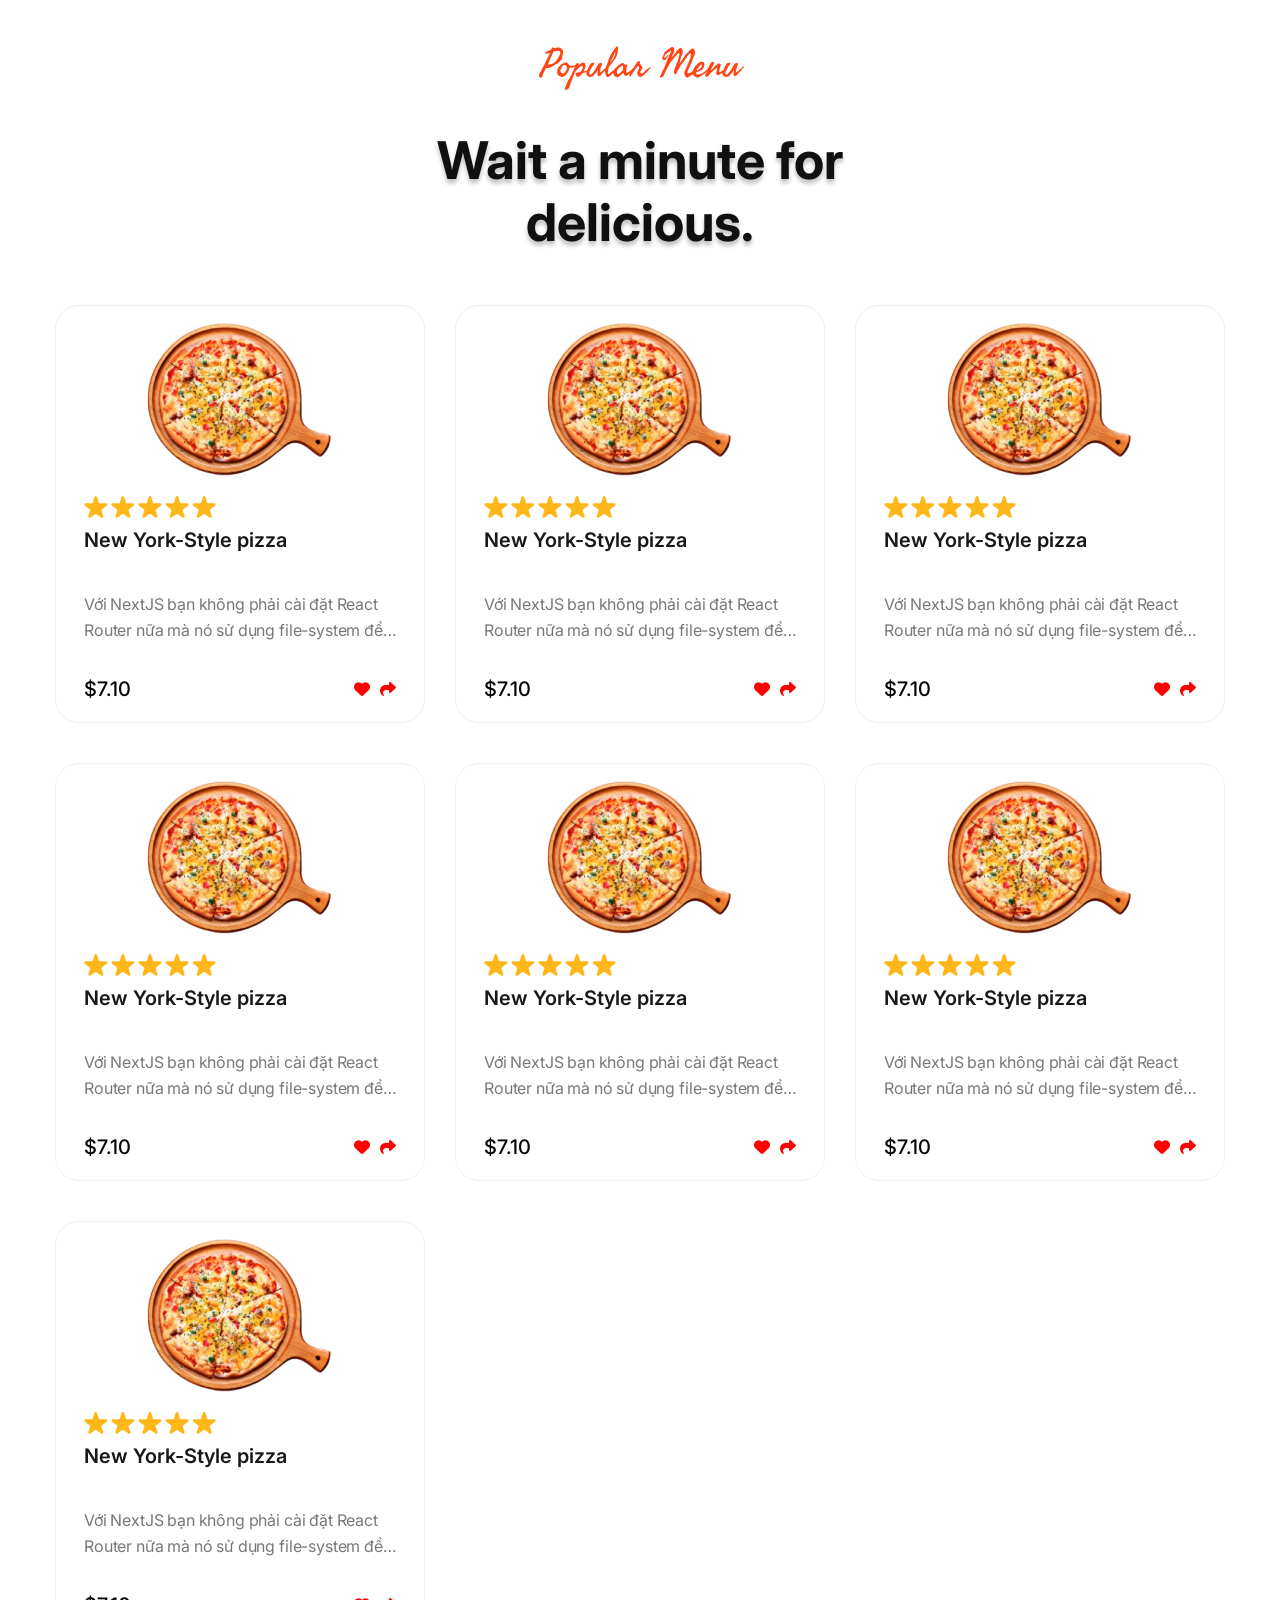
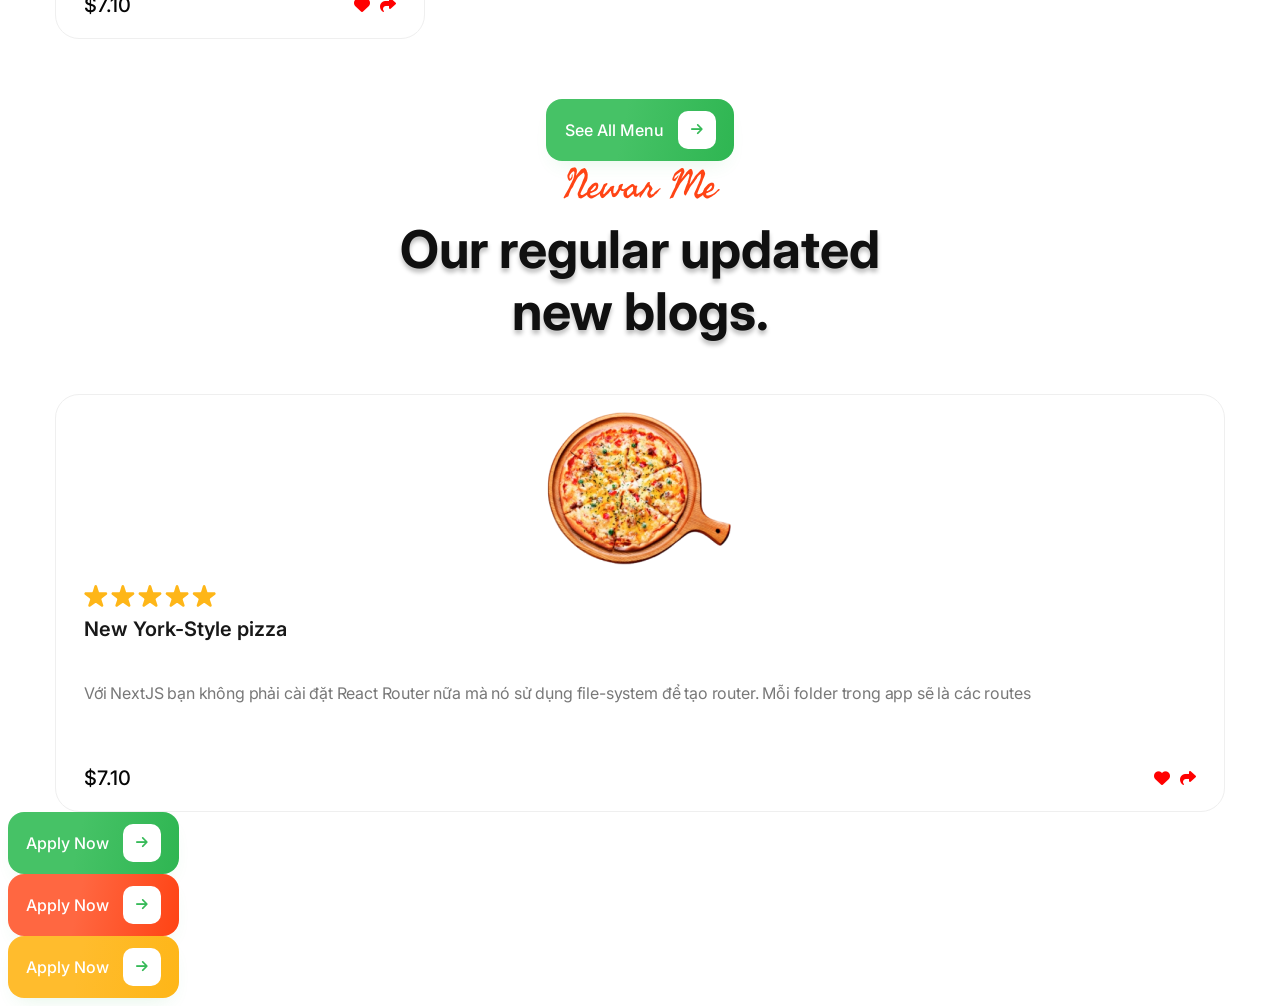
==== food/index.html @ 590e1ff5 "update code" ====
<!DOCTYPE html>
<html lang="en">

<head>
  <meta charset="UTF-8">
  <meta name="viewport" content="width=device-width, initial-scale=1.0">

  <link rel="preconnect" href="https://fonts.googleapis.com">
  <link rel="preconnect" href="https://fonts.gstatic.com" crossorigin>
  <link href="https://fonts.googleapis.com/css2?family=Inter:wght@400;500;600&family=Seaweed+Script&display=swap"
    rel="stylesheet">

  <link rel="stylesheet" href="https://cdnjs.cloudflare.com/ajax/libs/font-awesome/6.4.2/css/all.min.css">

  <link rel="stylesheet" href="./assets/styles/food.css">
  <link rel="stylesheet" href="./assets/styles/food-style.css">

  <link rel="stylesheet" href="./assets/styles/food-responsive.css">

  <title>Food Website</title>
</head>

<body>
  <main>
    <section class="food">
      <div class="container">
        <h3 class="title__sub">Popular Menu</h3>
        <h2 class="title">Wait a minute for delicious.</h2>
        <div class="menu">

          <div class="card">
            <div class="card__img">
              <img src="./assets/img/pizza.png" alt="food image">
            </div>

            <div class="card__body">
              <div class="card__rating">
                <img src="./assets/icon/five_star.svg" alt="rating star">
              </div>
              <h4 class="card__name">New York-Style pizza</h4>
              <p class="card__description">Với NextJS bạn không phải cài đặt React Router nữa mà nó sử dụng
                file-system để tạo router. Mỗi folder trong app sẽ là các routes
              </p>
            </div>

            <div class="card__footer">
              <span class="card__price">$7.10</span>
              <span class="card__icons">
                <i class="fa-solid fa-heart fa-beat" style="color: #ff0000;"></i>
                <i class="fa-solid fa-share fa-beat" style="color: #ff0000;"></i>
              </span>
            </div>
          </div>

          <div class="card">
            <div class="card__img">
              <img src="./assets/img/pizza.png" alt="food image">
            </div>

            <div class="card__body">
              <div class="card__rating">
                <img src="./assets/icon/five_star.svg" alt="rating star">
              </div>
              <h4 class="card__name">New York-Style pizza</h4>
              <p class="card__description">Với NextJS bạn không phải cài đặt React Router nữa mà nó sử dụng
                file-system để tạo router. Mỗi folder trong app sẽ là các routes
              </p>
            </div>

            <div class="card__footer">
              <span class="card__price">$7.10</span>
              <span class="card__icons">
                <i class="fa-solid fa-heart fa-beat" style="color: #ff0000;"></i>
                <i class="fa-solid fa-share fa-beat" style="color: #ff0000;"></i>
              </span>
            </div>
          </div>


          <div class="card">
            <div class="card__img">
              <img src="./assets/img/pizza.png" alt="food image">
            </div>

            <div class="card__body">
              <div class="card__rating">
                <img src="./assets/icon/five_star.svg" alt="rating star">
              </div>
              <h4 class="card__name">New York-Style pizza</h4>
              <p class="card__description">Với NextJS bạn không phải cài đặt React Router nữa mà nó sử dụng
                file-system để tạo router. Mỗi folder trong app sẽ là các routes
              </p>
            </div>

            <div class="card__footer">
              <span class="card__price">$7.10</span>
              <span class="card__icons">
                <i class="fa-solid fa-heart fa-beat" style="color: #ff0000;"></i>
                <i class="fa-solid fa-share fa-beat" style="color: #ff0000;"></i>
              </span>
            </div>
          </div>

          <div class="card">
            <div class="card__img">
              <img src="./assets/img/pizza.png" alt="food image">
            </div>

            <div class="card__body">
              <div class="card__rating">
                <img src="./assets/icon/five_star.svg" alt="rating star">
              </div>
              <h4 class="card__name">New York-Style pizza</h4>
              <p class="card__description">Với NextJS bạn không phải cài đặt React Router nữa mà nó sử dụng
                file-system để tạo router. Mỗi folder trong app sẽ là các routes
              </p>
            </div>

            <div class="card__footer">
              <span class="card__price">$7.10</span>
              <span class="card__icons">
                <i class="fa-solid fa-heart fa-beat" style="color: #ff0000;"></i>
                <i class="fa-solid fa-share fa-beat" style="color: #ff0000;"></i>
              </span>
            </div>
          </div>

          <div class="card">
            <div class="card__img">
              <img src="./assets/img/pizza.png" alt="food image">
            </div>

            <div class="card__body">
              <div class="card__rating">
                <img src="./assets/icon/five_star.svg" alt="rating star">
              </div>
              <h4 class="card__name">New York-Style pizza</h4>
              <p class="card__description">Với NextJS bạn không phải cài đặt React Router nữa mà nó sử dụng
                file-system để tạo router. Mỗi folder trong app sẽ là các routes
              </p>
            </div>

            <div class="card__footer">
              <span class="card__price">$7.10</span>
              <span class="card__icons">
                <i class="fa-solid fa-heart fa-beat" style="color: #ff0000;"></i>
                <i class="fa-solid fa-share fa-beat" style="color: #ff0000;"></i>
              </span>
            </div>
          </div>

          <div class="card">
            <div class="card__img">
              <img src="./assets/img/pizza.png" alt="food image">
            </div>

            <div class="card__body">
              <div class="card__rating">
                <img src="./assets/icon/five_star.svg" alt="rating star">
              </div>
              <h4 class="card__name">New York-Style pizza</h4>
              <p class="card__description">Với NextJS bạn không phải cài đặt React Router nữa mà nó sử dụng
                file-system để tạo router. Mỗi folder trong app sẽ là các routes
              </p>
            </div>

            <div class="card__footer">
              <span class="card__price">$7.10</span>
              <span class="card__icons">
                <i class="fa-solid fa-heart fa-beat" style="color: #ff0000;"></i>
                <i class="fa-solid fa-share fa-beat" style="color: #ff0000;"></i>
              </span>
            </div>
          </div>

          <div class="card">
            <div class="card__img">
              <img src="./assets/img/pizza.png" alt="food image">
            </div>

            <div class="card__body">
              <div class="card__rating">
                <img src="./assets/icon/five_star.svg" alt="rating star">
              </div>
              <h4 class="card__name">New York-Style pizza</h4>
              <p class="card__description">Với NextJS bạn không phải cài đặt React Router nữa mà nó sử dụng
                file-system để tạo router. Mỗi folder trong app sẽ là các routes
              </p>
            </div>

            <div class="card__footer">
              <span class="card__price">$7.10</span>
              <span class="card__icons">
                <i class="fa-solid fa-heart fa-beat" style="color: #ff0000;"></i>
                <i class="fa-solid fa-share fa-beat" style="color: #ff0000;"></i>
              </span>
            </div>
          </div>
        </div>

        <button class="btn btn--center btn__width--food">
          <span class="btn__title">See All Menu</span>

          <i class="fa-solid fa-arrow-right btn__icon"></i>
        </button>
      </div>
    </section>

    <section class="service">
      <div class="container">
        <div class="title__sub">Newar Me</div>
        <div class="title">Our regular updated
          new blogs.</div>
        <div class="card">
          <div class="card__img">
            <img src="./assets/img/pizza.png" alt="food image">
          </div>
  
          <div class="card__body">
            <div class="card__rating">
              <img src="./assets/icon/five_star.svg" alt="rating star">
            </div>
            <h4 class="card__name">New York-Style pizza</h4>
            <p class="card__description">Với NextJS bạn không phải cài đặt React Router nữa mà nó sử dụng
              file-system để tạo router. Mỗi folder trong app sẽ là các routes
            </p>
          </div>
  
          <div class="card__footer">
            <span class="card__price">$7.10</span>
            <span class="card__icons">
              <i class="fa-solid fa-heart fa-beat" style="color: #ff0000;"></i>
              <i class="fa-solid fa-share fa-beat" style="color: #ff0000;"></i>
            </span>
          </div>
        </div>
      </div>
      <button class="btn btn__width--service">
        <span class="btn__title">Apply Now</span>

        <i class="fa-solid fa-arrow-right btn__icon"></i>
      </button>

      <button class="btn btn--orange btn__width--service">
        <span class="btn__title">Apply Now</span>

        <i class="fa-solid fa-arrow-right btn__icon"></i>
      </button>

      <button class="btn btn--yellow btn__width--service">
        <span class="btn__title">Apply Now</span>

        <i class="fa-solid fa-arrow-right btn__icon"></i>
      </button>
    </section>
  </main>

</body>

</html>
---- food/assets/styles/food.css ----
html {
  font-family: "Inter", sans-serif;
  font-size: 16px;
}

.container {
  max-width: 1170px;
  margin: auto;
}

.title__sub {
  color: #FF4415;
  text-align: center;
  font-family: "Seaweed Script", cursive;
  font-size: 40px;
  font-style: normal;
  font-weight: 400;
  line-height: 125%;
}

.title {
  margin: auto;
  max-width: 590px;
  color: #101010;
  text-align: center;
  text-shadow: 0px 4px 4px rgba(0, 0, 0, 0.25);
  font-size: 3.25rem;
  font-style: normal;
  font-weight: 700;
  line-height: 120%;
  margin-top: 8px;
  margin-bottom: 50px;
}

.margin-top-xl {
  margin-top: 60px;
}

.btn {
  height: 62px;
  border-radius: 16px;
  background: linear-gradient(102deg, #46C266 41.25%, #2FB652 98.64%);
  box-shadow: 0px 10px 20px -10px rgba(58, 186, 90, 0.16);
  display: flex;
  align-items: center;
  justify-content: center;
  gap: 14px;
  border: 0;
}
.btn--center {
  margin: auto;
  margin-top: 60px;
}
.btn--orange {
  background: linear-gradient(102deg, #FF6741 41.25%, #FF4415 98.64%);
}
.btn--yellow {
  background: linear-gradient(102deg, #FFBC2D 41.25%, #FEB618 98.64%);
}
.btn__width--food {
  width: 188px;
}
.btn__width--service {
  width: 171px;
}
.btn__title {
  color: #FFF;
  font-family: Inter;
  font-size: 16px;
  font-style: normal;
  font-weight: 500;
  line-height: normal;
}
.btn__icon {
  width: 38px;
  height: 38px;
  display: flex;
  justify-content: center;
  align-items: center;
  color: #36BA58;
  background-color: white;
  border-radius: 10px;
}

.food .menu {
  display: flex;
  flex-wrap: wrap;
  margin: -20px -15px;
}
.food .card {
  width: calc(33.3333333333% - 30px);
  min-width: 300px;
  margin: 20px 15px;
  display: flex;
  flex-direction: column;
  align-items: center;
  padding: 21px 28px;
  padding-top: 0;
  border-radius: 24px;
  border: 1.2px solid #EFEFEF;
  background: #FFF;
  box-sizing: border-box;
}
.food .card__img {
  display: flex;
  justify-content: center;
  align-items: center;
}
.food .card__body {
  width: 100%;
}
.food .card__rating {
  height: 22px;
}
.food .card__rating img {
  height: 100%;
}
.food .card__name {
  margin-top: 10px;
  margin-bottom: 12px;
  color: #181818;
  font-size: 20px;
  font-style: normal;
  font-weight: 600;
  line-height: 120%;
  height: 48px;
  overflow: hidden;
  display: -webkit-box;
  -webkit-line-clamp: 2;
  -webkit-box-orient: vertical;
}
.food .card__description {
  color: #787878;
  font-family: Inter;
  font-size: 16px;
  font-style: normal;
  font-weight: 400;
  line-height: 162.5%;
  letter-spacing: -0.16px;
  height: 52px;
  overflow: hidden;
  display: -webkit-box;
  -webkit-line-clamp: 2;
  -webkit-box-orient: vertical;
}
.food .card__footer {
  display: flex;
  width: 100%;
  align-items: center;
  justify-content: space-between;
  margin-top: 17px;
}
.food .card__price {
  color: #060606;
  font-family: Inter;
  font-size: 20px;
  font-style: normal;
  font-weight: 500;
  line-height: normal;
}
.food .card__icons {
  display: flex;
  gap: 10px;
}
.food .card__icons--like {
  /* width: 32px;
  height: 32px; */
}
.food .card__icons--share {
  /* width: 32px;
  height: 32px; */
}

.service .card {
  width: 100%;
  display: flex;
  flex-direction: column;
  align-items: center;
  padding: 21px 28px;
  padding-top: 0;
  border-radius: 24px;
  border: 1.2px solid #EFEFEF;
  background: #FFF;
  box-sizing: border-box;
}
.service .card__img {
  display: flex;
  justify-content: center;
  align-items: center;
}
.service .card__body {
  width: 100%;
}
.service .card__rating {
  height: 22px;
}
.service .card__rating > img {
  height: 100%;
}
.service .card__name {
  margin-top: 10px;
  margin-bottom: 12px;
  color: #181818;
  font-size: 20px;
  font-style: normal;
  font-weight: 600;
  line-height: 120%;
  height: 48px;
  overflow: hidden;
  display: -webkit-box;
  -webkit-line-clamp: 2;
  -webkit-box-orient: vertical;
}
.service .card__description {
  color: #787878;
  font-family: Inter;
  font-size: 16px;
  font-style: normal;
  font-weight: 400;
  line-height: 162.5%;
  letter-spacing: -0.16px;
  height: 52px;
  overflow: hidden;
  display: -webkit-box;
  -webkit-line-clamp: 2;
  -webkit-box-orient: vertical;
}
.service .card__footer {
  display: flex;
  width: 100%;
  align-items: center;
  justify-content: space-between;
  margin-top: 17px;
}
.service .card__price {
  color: #060606;
  font-family: Inter;
  font-size: 20px;
  font-style: normal;
  font-weight: 500;
  line-height: normal;
}
.service .card__icons {
  display: flex;
  gap: 10px;
}
.service .card__icons--like {
  /* width: 32px;
  height: 32px; */
}
.service .card__icons--share {
  /* width: 32px;
  height: 32px; */
}/*# sourceMappingURL=food.css.map */
---- food/assets/styles/food-responsive.css ----
@media only screen and (max-width: 992px) {
  .card {
    width: calc(50% - 30px) !important;
  }
  html {
    font-size: 13px;
  }
}
@media only screen and (max-width: 768px) {
  .card {
    width: calc(100% - 30px) !important;
    max-width: 400px !important;
    margin: auto !important;
    margin-bottom: 20px !important;
  }
  .card:last-child {
    margin-bottom: 0;
  }
  html {
    font-size: 10px;
  }
}/*# sourceMappingURL=food-responsive.css.map */
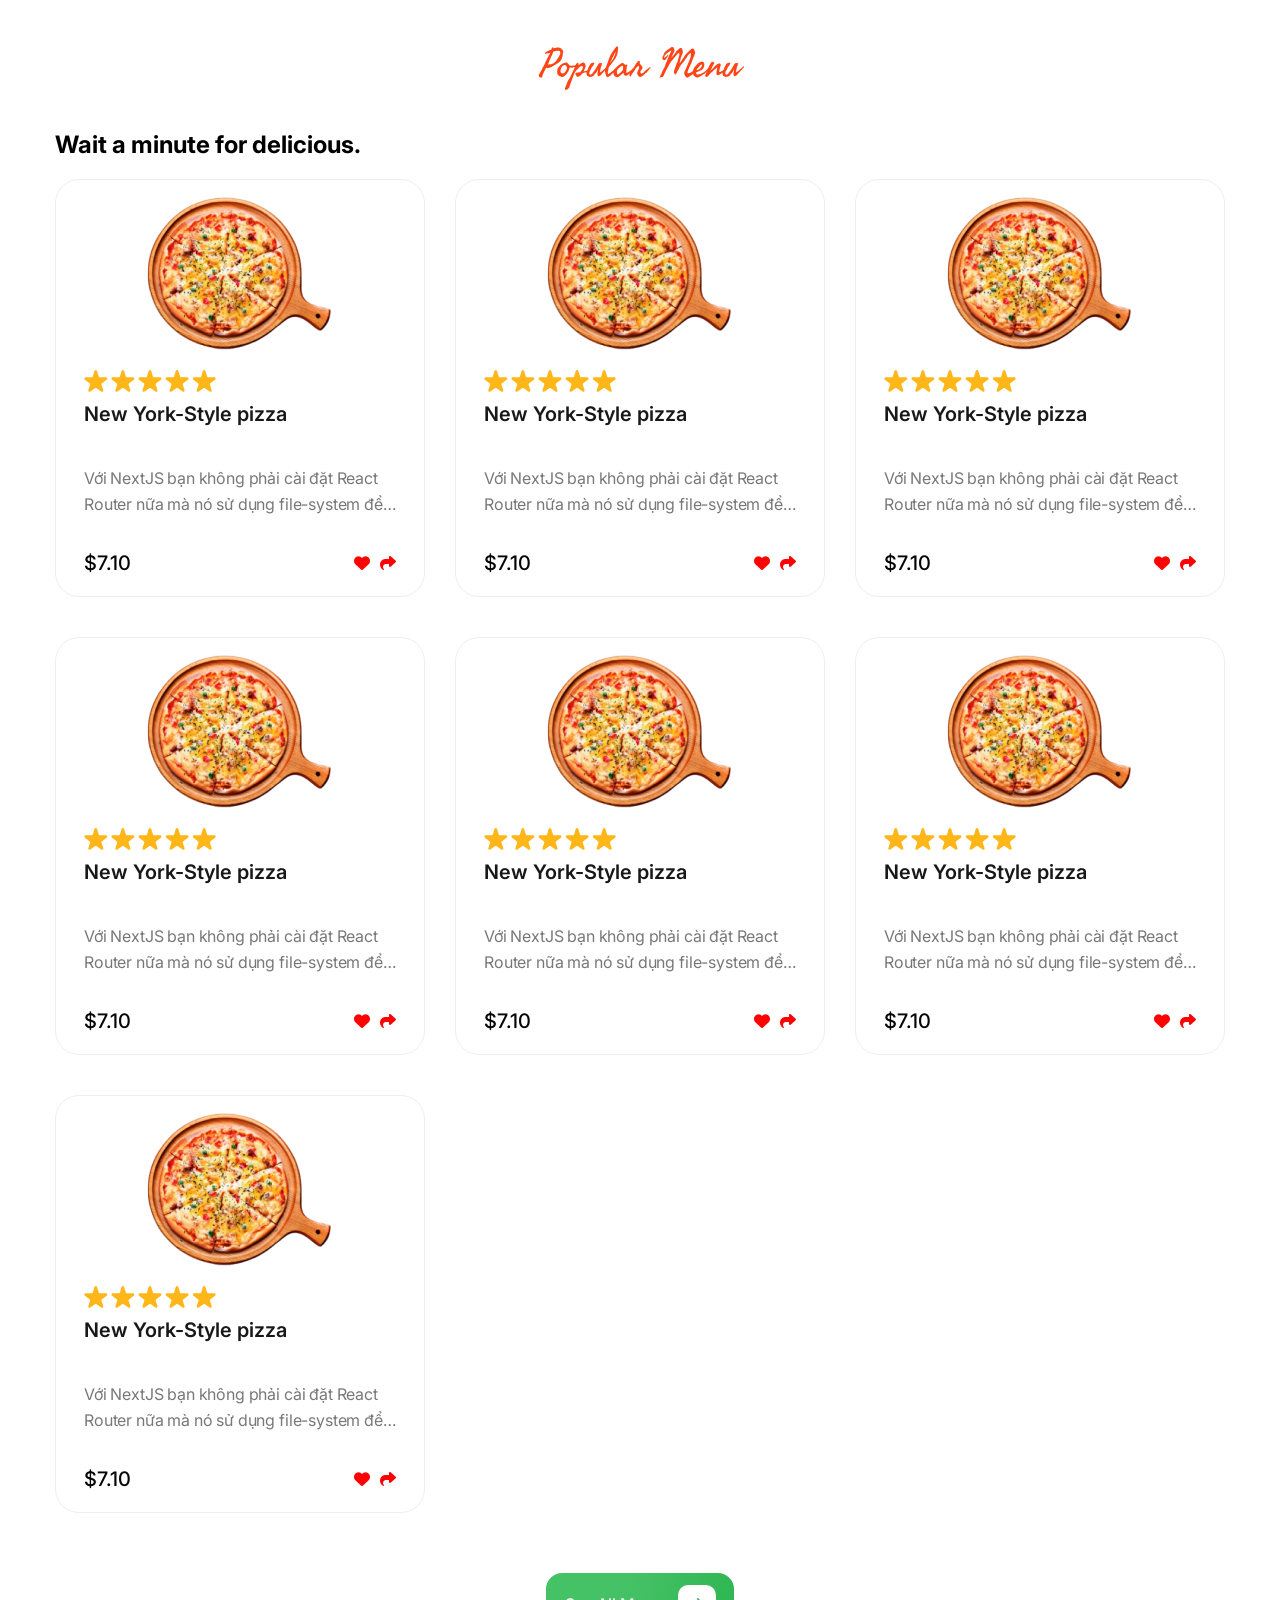
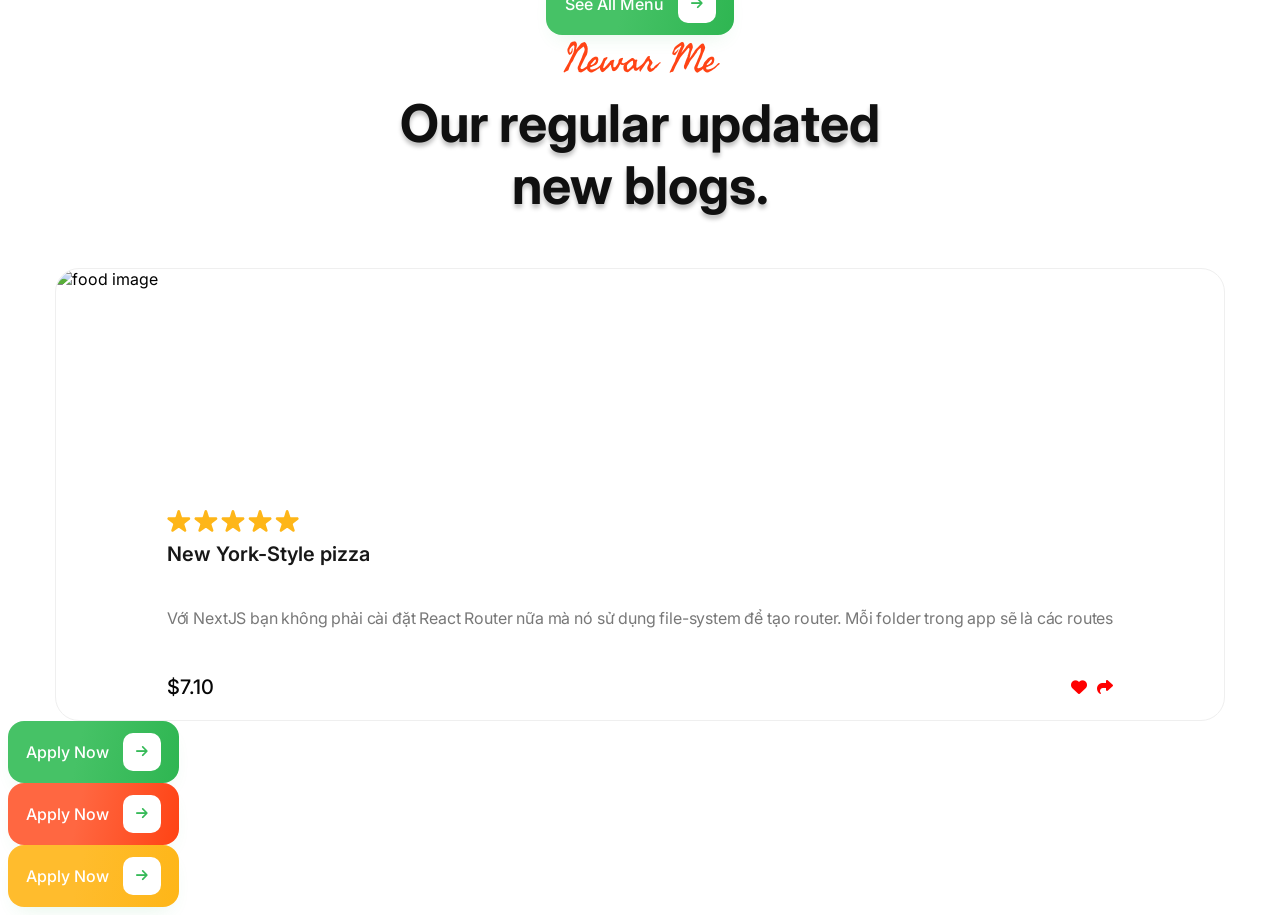
==== commit 5d6aa179: "add css" ====
--- a/food/index.html
+++ b/food/index.html
@@ -25,7 +25,7 @@
     <section class="food">
       <div class="container">
         <h3 class="title__sub">Popular Menu</h3>
-        <h2 class="title">Wait a minute for delicious.</h2>
+        <h2 class="sub__content">Wait a minute for delicious.</h2>
         <div class="menu">
 
           <div class="card">
@@ -213,26 +213,29 @@
           new blogs.</div>
         <div class="card">
           <div class="card__img">
-            <img src="./assets/img/pizza.png" alt="food image">
+            <img src="https://images.unsplash.com/photo-1697506788707-53f5b1a1f1f3?auto=format&fit=crop&q=80&w=2864&ixlib=rb-4.0.3&ixid=M3wxMjA3fDB8MHxwaG90by1wYWdlfHx8fGVufDB8fHx8fA%3D%3D" alt="food image">
+          </div>
+
+          <div class="card__content">
+            <div class="card__body">
+              <div class="card__rating">
+                <img src="./assets/icon/five_star.svg" alt="rating star">
+              </div>
+              <h4 class="card__name">New York-Style pizza</h4>
+              <p class="card__description">Với NextJS bạn không phải cài đặt React Router nữa mà nó sử dụng
+                file-system để tạo router. Mỗi folder trong app sẽ là các routes
+              </p>
+            </div>
+    
+            <div class="card__footer">
+              <span class="card__price">$7.10</span>
+              <span class="card__icons">
+                <i class="fa-solid fa-heart fa-beat" style="color: #ff0000;"></i>
+                <i class="fa-solid fa-share fa-beat" style="color: #ff0000;"></i>
+              </span>
+            </div>
           </div>
   
-          <div class="card__body">
-            <div class="card__rating">
-              <img src="./assets/icon/five_star.svg" alt="rating star">
-            </div>
-            <h4 class="card__name">New York-Style pizza</h4>
-            <p class="card__description">Với NextJS bạn không phải cài đặt React Router nữa mà nó sử dụng
-              file-system để tạo router. Mỗi folder trong app sẽ là các routes
-            </p>
-          </div>
-  
-          <div class="card__footer">
-            <span class="card__price">$7.10</span>
-            <span class="card__icons">
-              <i class="fa-solid fa-heart fa-beat" style="color: #ff0000;"></i>
-              <i class="fa-solid fa-share fa-beat" style="color: #ff0000;"></i>
-            </span>
-          </div>
         </div>
       </div>
       <button class="btn btn__width--service">
--- a/food/assets/styles/food.css
+++ b/food/assets/styles/food.css
@@ -176,20 +176,31 @@
   display: flex;
   flex-direction: column;
   align-items: center;
-  padding: 21px 28px;
   padding-top: 0;
   border-radius: 24px;
   border: 1.2px solid #EFEFEF;
   background: #FFF;
   box-sizing: border-box;
 }
+.service .card__content {
+  padding: 21px 28px;
+}
+.service .card__content .card__body {
+  width: 100%;
+}
 .service .card__img {
   display: flex;
   justify-content: center;
   align-items: center;
-}
-.service .card__body {
-  width: 100%;
+  width: 100%;
+  height: 220px;
+}
+.service .card__img img {
+  width: 100%;
+  height: 100%;
+  -o-object-fit: cover;
+     object-fit: cover;
+  border-radius: 24px 24px 0 0;
 }
 .service .card__rating {
   height: 22px;
